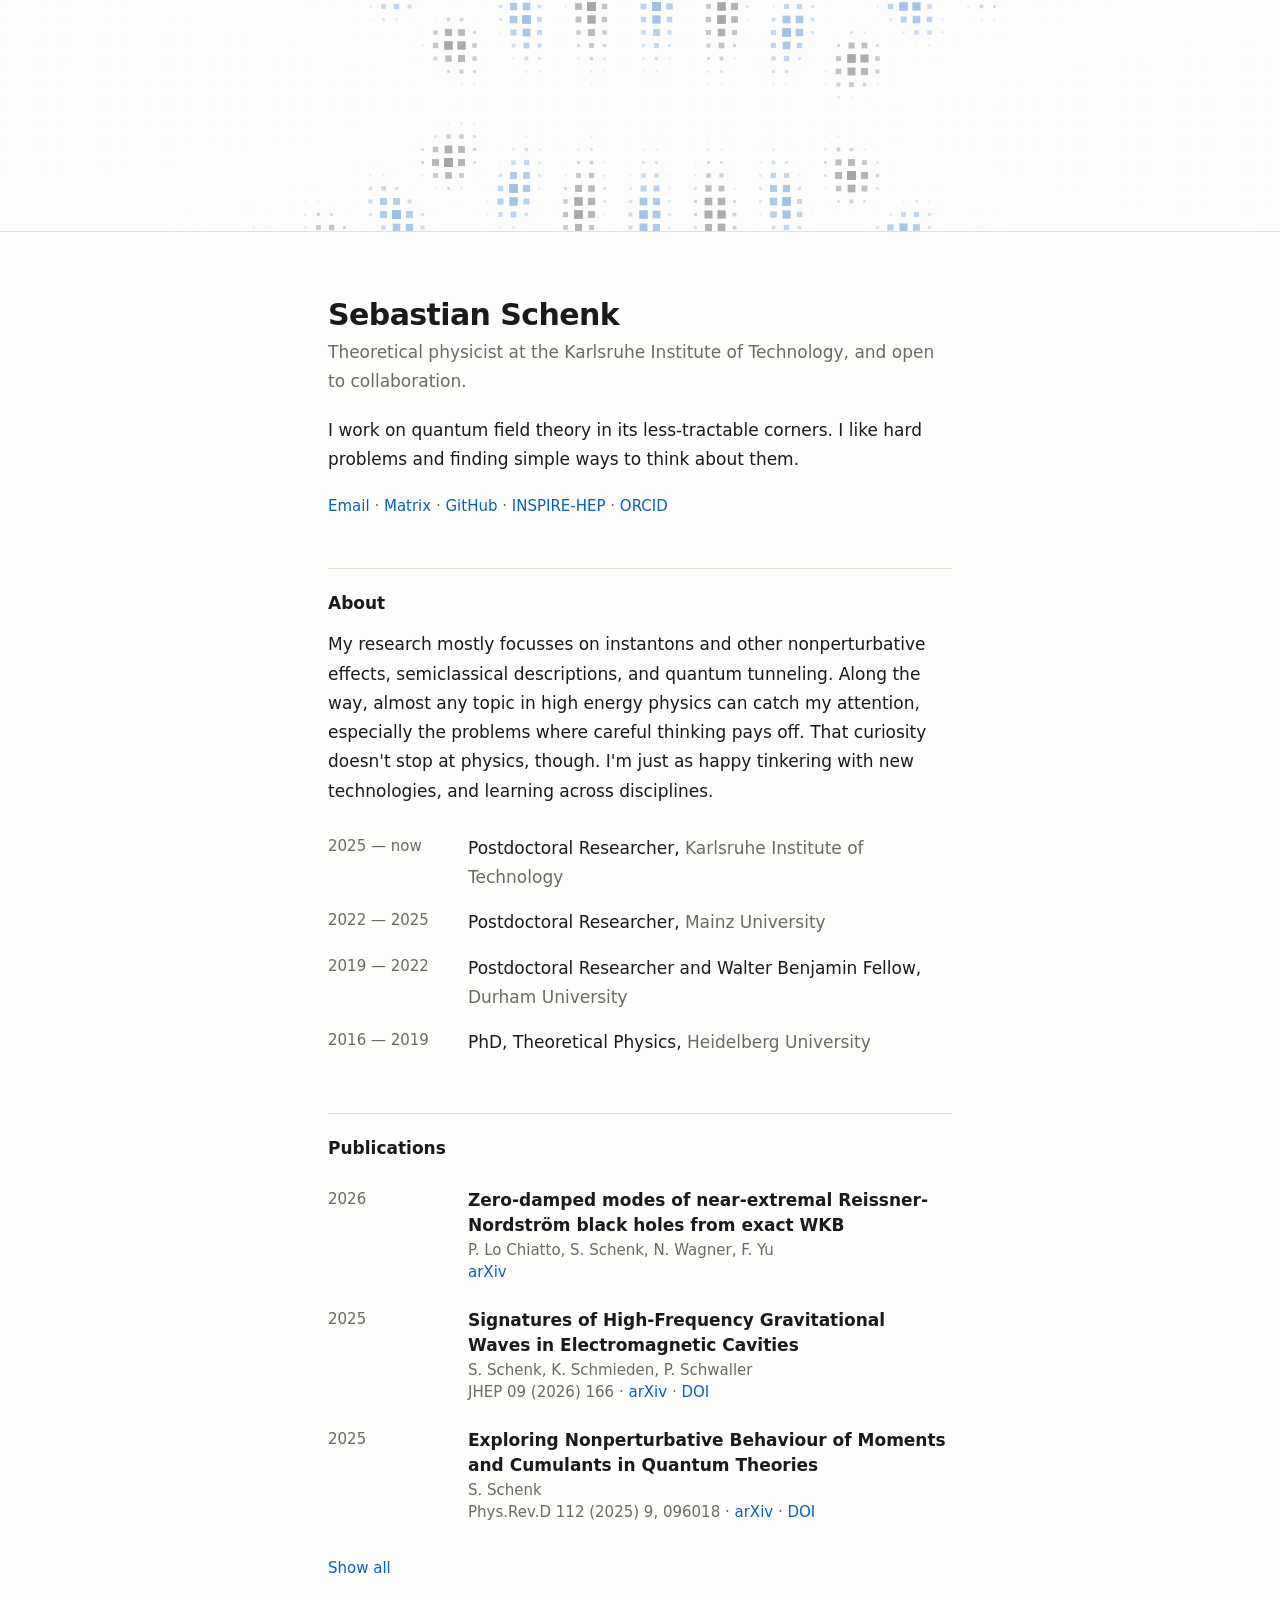
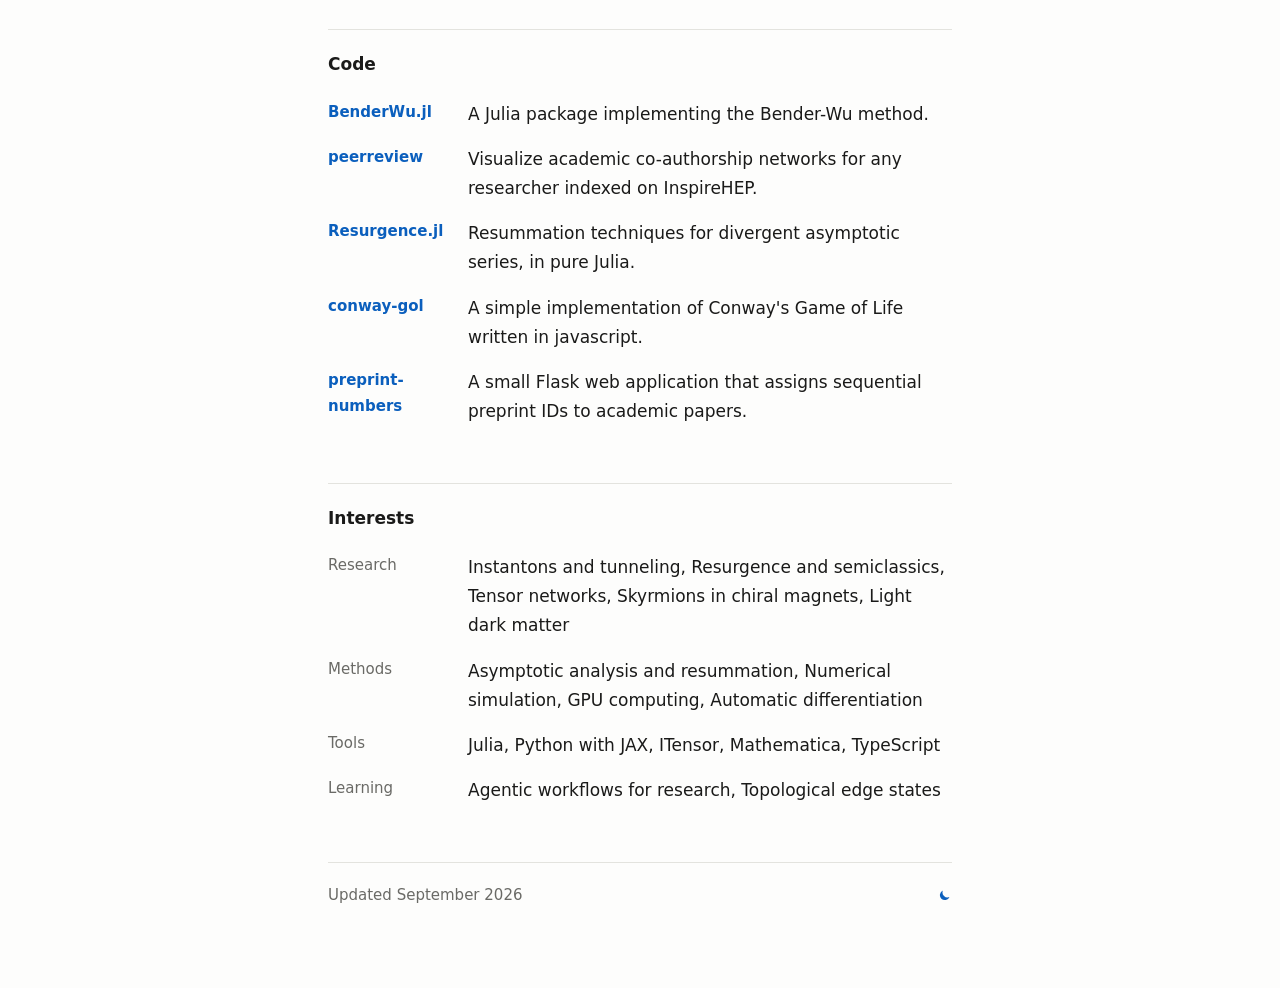
==== index.html @ b68d5116 "Preserve list semantics for Safari screen readers" ====
<!doctype html>
<html lang="en">
  <head>
    <meta charset="utf-8" />
    <meta name="viewport" content="width=device-width, initial-scale=1" />
    <meta
      http-equiv="Content-Security-Policy"
      content="default-src 'self'; script-src 'self'; style-src 'self'; img-src 'self'; font-src 'self'; connect-src 'self'; object-src 'none'; base-uri 'none'; form-action 'none'"
    />
    <title>Sebastian Schenk</title>
    <meta
      name="description"
      content="Personal site of Sebastian Schenk: theoretical physicist and quantum mechanic. Publications, projects, and ways to get in touch."
    />
    <meta name="color-scheme" content="light dark" />
    <meta name="theme-color" content="#fdfdfc" media="(prefers-color-scheme: light)" />
    <meta name="theme-color" content="#131314" media="(prefers-color-scheme: dark)" />

    <link rel="canonical" href="https://schenkse.github.io/" />

    <link rel="icon" type="image/svg+xml" href="src/assets/favicon.svg" />
    <link rel="stylesheet" href="src/css/main.css" />

    <meta property="og:type" content="website" />
    <meta property="og:url" content="https://schenkse.github.io/" />
    <meta property="og:title" content="Sebastian Schenk" />
    <meta
      property="og:description"
      content="Theoretical physicist and quantum mechanic. Publications, projects, contact."
    />
    <meta property="og:image" content="https://schenkse.github.io/src/assets/og-image.png" />
    <meta name="twitter:card" content="summary_large_image" />
    <meta name="twitter:image" content="https://schenkse.github.io/src/assets/og-image.png" />

    <script src="src/js/theme.js"></script>

    <script type="application/ld+json">
      {
        "@context": "https://schema.org",
        "@type": "Person",
        "name": "Sebastian Schenk",
        "jobTitle": "Theoretical physicist",
        "description": "Theoretical physicist and quantum mechanic.",
        "url": "https://schenkse.github.io/",
        "sameAs": [
          "https://github.com/schenkse",
          "https://inspirehep.net/authors/1706735",
          "https://orcid.org/0000-0002-9143-8870"
        ]
      }
    </script>

    <script src="src/js/main.js" defer></script>
  </head>
  <body>
    <div class="band" data-field>
      <canvas class="band__plate" aria-hidden="true"></canvas>
    </div>

    <main id="main" class="page">
      <h1>Sebastian Schenk</h1>
      <p class="lede">
        Theoretical physicist at the Karlsruhe Institute of Technology, and open to collaboration.
      </p>
      <p>
        I work on quantum field theory in its less-tractable corners.
        I like hard problems and finding simple ways to think about them.
      </p>

      <p class="reach">
        <a data-email href="#">Email</a>&nbsp;·
        <a data-matrix href="#">Matrix</a>&nbsp;·
        <a href="https://github.com/schenkse" rel="me noopener">GitHub</a>&nbsp;·
        <a href="https://inspirehep.net/authors/1706735" rel="me noopener">INSPIRE-HEP</a>&nbsp;·
        <a href="https://orcid.org/0000-0002-9143-8870" rel="me noopener">ORCID</a>
      </p>

      <h2 id="about">About</h2>
      <p>
        My research mostly focusses on instantons and other nonperturbative effects, semiclassical descriptions, and quantum tunneling.
        Along the way, almost any topic in high energy physics can catch my attention, especially the problems where careful thinking pays off.
        That curiosity doesn't stop at physics, though.
        I'm just as happy tinkering with new technologies, and learning across disciplines.
      </p>
      <ol class="roles" role="list">
        <li>
          <span class="gutter">2025 — now</span>
          <span>Postdoctoral Researcher, <em>Karlsruhe Institute of Technology</em></span>
        </li>
        <li>
          <span class="gutter">2022 — 2025</span>
          <span>Postdoctoral Researcher, <em>Mainz University</em></span>
        </li>
        <li>
          <span class="gutter">2019 — 2022</span>
          <span>Postdoctoral Researcher and Walter Benjamin Fellow, <em>Durham University</em></span>
        </li>
        <li>
          <span class="gutter">2016 — 2019</span>
          <span>PhD, Theoretical Physics, <em>Heidelberg University</em></span>
        </li>
      </ol>

      <h2 id="publications">Publications</h2>
      <ol class="pubs" role="list" data-pub-list>
        <li class="empty-state">Loading publications…</li>
      </ol>
      <p class="pub-more" hidden>
        <button class="filter" type="button" data-pub-toggle aria-expanded="false">
          Show all
        </button>
      </p>

      <h2 id="code">Code</h2>
      <ul class="repos" role="list" data-project-list>
        <li class="empty-state">Loading projects…</li>
      </ul>

      <h2 id="interests">Interests</h2>
      <ul class="interests" role="list" data-interests>
        <li class="empty-state">Loading interests…</li>
      </ul>

      <footer class="foot">
        <span>Updated <time datetime="2026-09">September 2026</time></span>
        <button
          class="theme-toggle"
          type="button"
          aria-label="Switch to dark theme"
        >
          <svg class="theme-toggle__icon--moon" viewBox="0 0 24 24" width="15" height="15" aria-hidden="true"><path d="M20 14.5A8 8 0 0 1 9.5 4a8 8 0 1 0 10.5 10.5z" fill="currentColor"/></svg>
          <svg class="theme-toggle__icon--sun" viewBox="0 0 24 24" width="15" height="15" aria-hidden="true"><circle cx="12" cy="12" r="4.4" fill="currentColor"/><g stroke="currentColor" stroke-width="1.9" stroke-linecap="round"><path d="M12 2v2.6M12 19.4V22M2 12h2.6M19.4 12H22M4.9 4.9l1.9 1.9M17.2 17.2l1.9 1.9M4.9 19.1l1.9-1.9M17.2 6.8l1.9-1.9"/></g></svg>
        </button>
      </footer>
    </main>
  </body>
</html>
---- src/css/main.css ----
:root {
  --bg: #fdfdfc;
  --text: #1a1a19;
  --muted: #6a6a66;
  --border: #e3e3de;
  --accent: #0b5fbd;

  --font-sans: ui-sans-serif, system-ui, -apple-system, "Segoe UI", Roboto,
    "Helvetica Neue", Arial, sans-serif;

  --measure: 680px;
  --pad-x: 28px;

  --s1: 4px;
  --s2: 8px;
  --s3: 12px;
  --s4: 20px;
  --s5: 32px;
  --s6: 48px;
  --s7: 64px;
  --s8: 80px;
}

html[data-theme="dark"] {
  --bg: #131314;
  --text: #e6e6e3;
  --muted: #92928d;
  --border: #2b2b2c;
  --accent: #7fb0f5;
}

*,
*::before,
*::after {
  box-sizing: border-box;
}

html {
  scroll-behavior: smooth;
}

@media (prefers-reduced-motion: reduce) {
  html {
    scroll-behavior: auto;
  }
  *,
  *::before,
  *::after {
    animation-duration: 0.001ms !important;
    animation-iteration-count: 1 !important;
    transition-duration: 0.001ms !important;
  }
}

body {
  margin: 0;
  background: var(--bg);
  color: var(--text);
  font-family: var(--font-sans);
  font-size: 17px;
  line-height: 1.72;
  -webkit-font-smoothing: antialiased;
  text-rendering: optimizeLegibility;
}

img,
canvas {
  display: block;
  max-width: 100%;
}

a {
  color: var(--accent);
  text-decoration: none;
}

a:hover {
  text-decoration: underline;
}

p:not(.reach) a,
.empty-state a {
  text-decoration: underline;
  text-underline-offset: 0.15em;
}

:focus-visible {
  outline: 2px solid var(--accent);
  outline-offset: 2px;
  border-radius: 2px;
}

.band {
  height: clamp(150px, 26vw, 232px);
  border-bottom: 1px solid var(--border);
}

.band__plate {
  width: 100%;
  height: 100%;
}

.page {
  max-width: var(--measure);
  margin: 0 auto;
  padding: var(--s7) var(--pad-x) var(--s8);
}

h1 {
  font-size: 30px;
  font-weight: 700;
  letter-spacing: -0.02em;
  margin: 0 0 var(--s1);
  line-height: 1.25;
}

.lede {
  color: var(--muted);
  font-size: 17px;
  margin: 0 0 var(--s4);
}

p {
  margin: 0 0 var(--s4);
}

.reach {
  margin: 0 0 var(--s5);
  font-size: 15px;
  color: var(--muted);
}

h2 {
  font-size: inherit;
  font-weight: 700;
  margin: var(--s6) 0 var(--s3);
  padding-top: var(--s4);
  border-top: 1px solid var(--border);
  scroll-margin-top: var(--s3);
}

ul,
ol {
  margin: 0 0 var(--s4);
  padding-left: 0;
  list-style: none;
}

.roles li,
.pubs li,
.repos li,
.interests li {
  display: grid;
  grid-template-columns: 128px 1fr;
  gap: var(--s1) var(--s3);
  padding: var(--s2) 0;
}

.gutter {
  color: var(--muted);
  font-size: 15px;
  font-variant-numeric: tabular-nums;
}

li.empty-state {
  display: block;
  color: var(--muted);
  font-size: 15px;
}

.roles em {
  font-style: normal;
  color: var(--muted);
}

.pub-more {
  font-size: 15px;
}

.filter {
  font: inherit;
  background: none;
  border: 0;
  padding: 0;
  color: var(--accent);
  cursor: pointer;
}

.filter:hover {
  text-decoration: underline;
}

.pubs li {
  padding: var(--s3) 0;
  line-height: 1.5;
}

.pub__title {
  display: block;
  font-weight: 600;
}

.pub__authors,
.pub__meta {
  display: block;
  color: var(--muted);
  font-size: 15px;
}

.repos .gutter {
  font-weight: 600;
}

.foot {
  margin-top: var(--s6);
  padding-top: var(--s4);
  border-top: 1px solid var(--border);
  display: flex;
  flex-wrap: wrap;
  gap: var(--s1) var(--s3);
  font-size: 15px;
  color: var(--muted);
}

.theme-toggle {
  margin-left: auto;
  display: inline-flex;
  align-items: center;
  background: none;
  border: 0;
  padding: 0;
  font: inherit;
  font-size: 15px;
  color: var(--accent);
  cursor: pointer;
}

.theme-toggle:hover {
  color: var(--text);
}

.theme-toggle__icon--sun {
  display: none;
}

html[data-theme="dark"] .theme-toggle__icon--sun {
  display: block;
}

html[data-theme="dark"] .theme-toggle__icon--moon {
  display: none;
}

::view-transition-old(root),
::view-transition-new(root) {
  animation-duration: 160ms;
}

/* The filter morphs entries between views, which needs longer than the theme
   swap; the page beneath them fades at the same pace. */
html[data-vt="pub"]::view-transition-group(*),
html[data-vt="pub"]::view-transition-old(root),
html[data-vt="pub"]::view-transition-new(root) {
  animation-duration: 280ms;
}

@media (prefers-reduced-motion: reduce) {
  ::view-transition-group(*),
  ::view-transition-old(*),
  ::view-transition-new(*) {
    animation: none !important;
  }
}

@media (max-width: 560px) {
  :root {
    --pad-x: 20px;
  }

  body {
    font-size: 16px;
  }

  .page {
    padding: var(--s6) var(--pad-x) var(--s7);
  }

  .roles li,
  .pubs li,
  .repos li,
  .interests li {
    grid-template-columns: 1fr;
  }
}
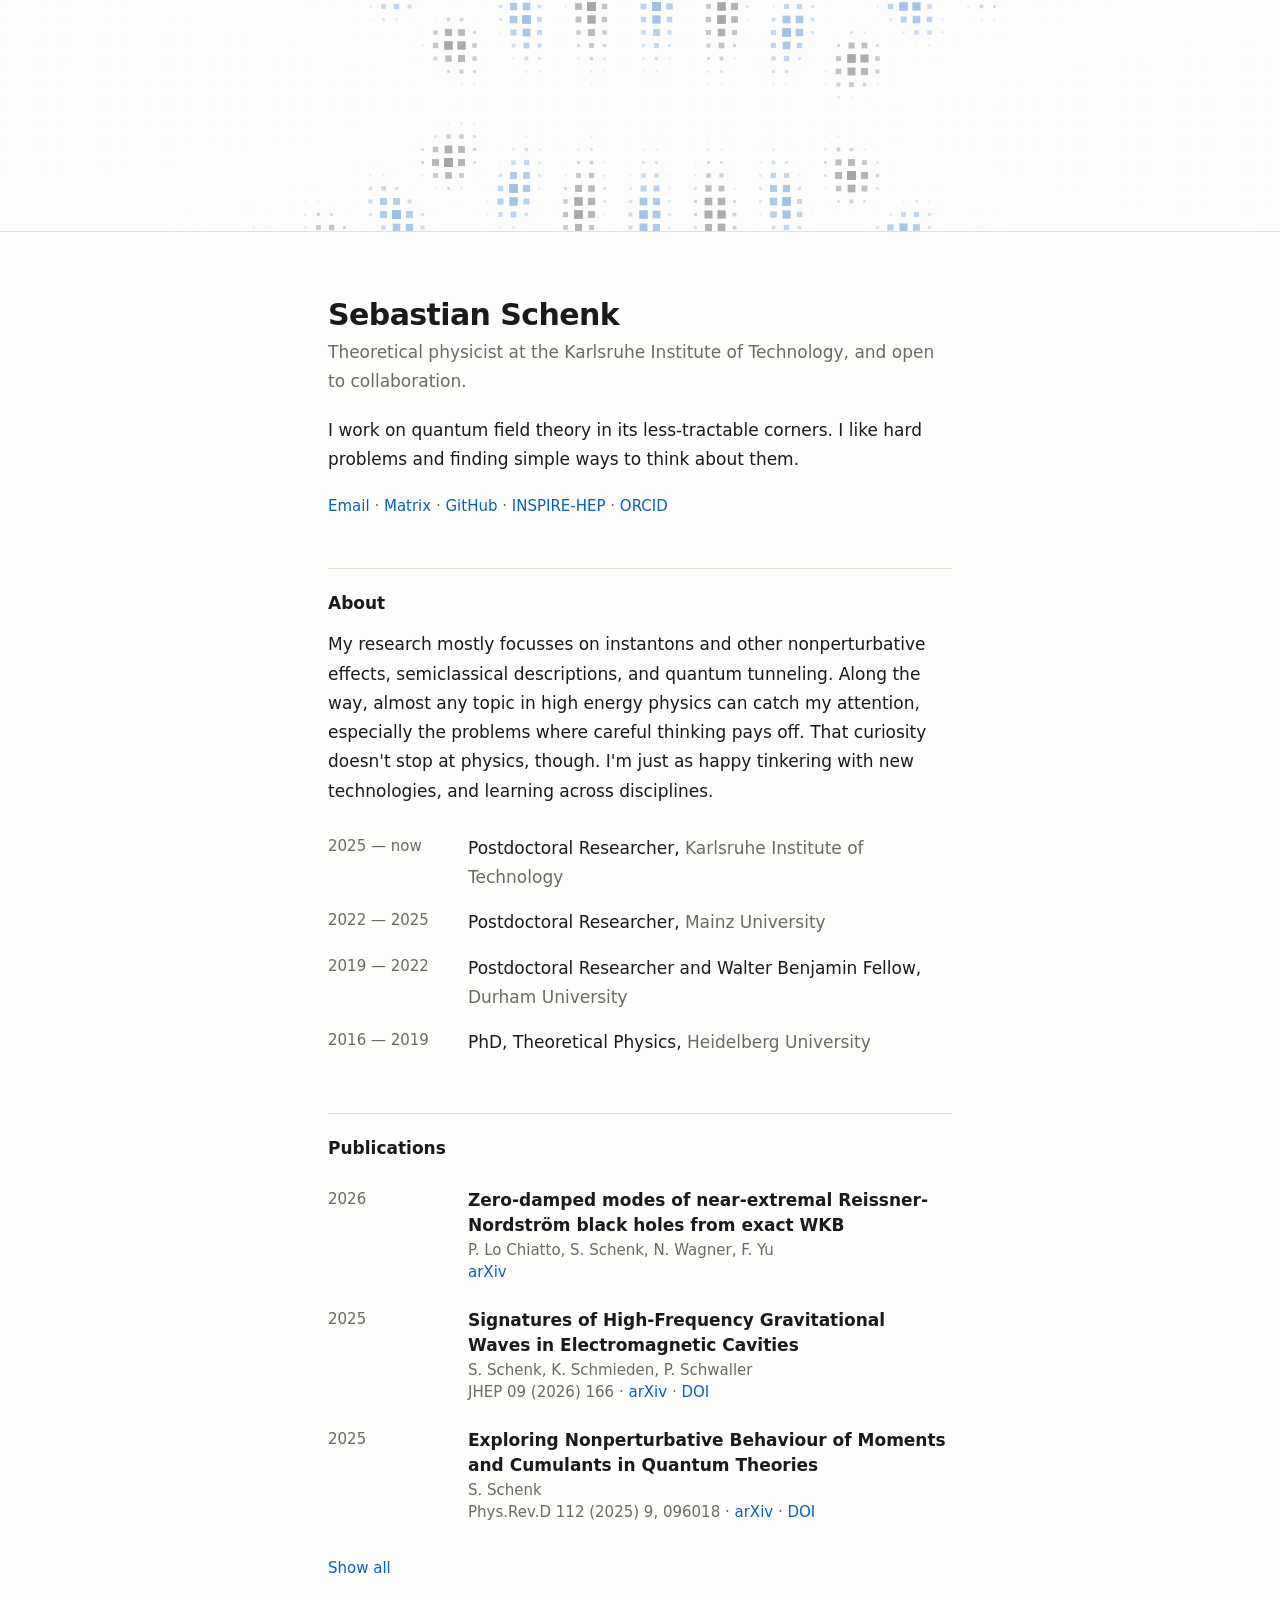
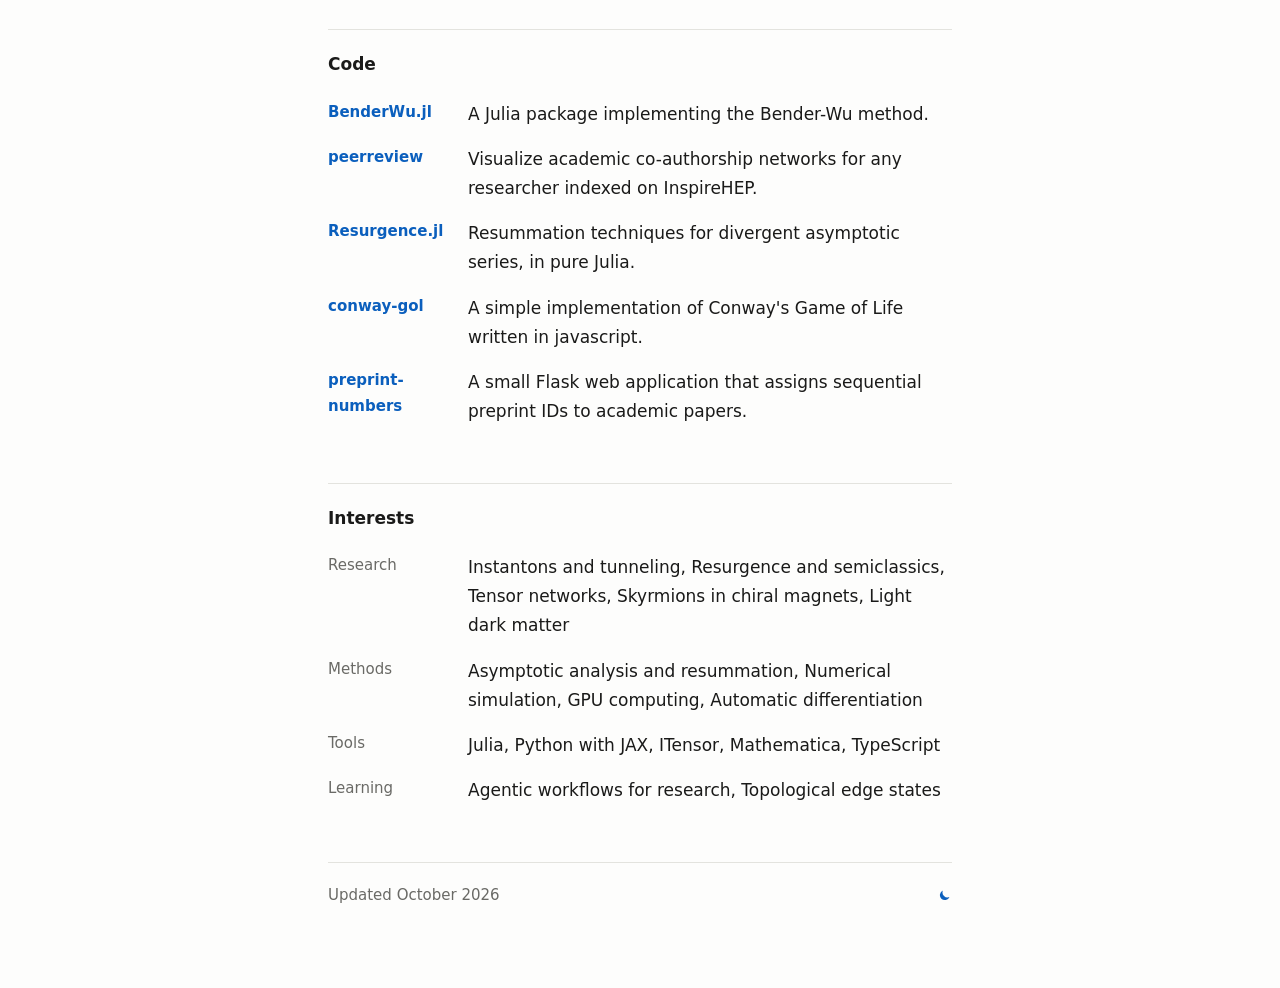
==== commit 9e1686c7: "Reduce loading shifts and provide no-JavaScript fallbacks" ====
--- a/index.html
+++ b/index.html
@@ -102,8 +102,11 @@
       </ol>
 
       <h2 id="publications">Publications</h2>
-      <ol class="pubs" role="list" data-pub-list>
-        <li class="empty-state">Loading publications…</li>
+      <ol class="pubs" role="list" data-pub-list data-loading>
+        <li class="empty-state">
+          <span class="loading-message">Loading publications…</span>
+          <noscript><a href="https://inspirehep.net/authors/1706735">View publications on INSPIRE-HEP.</a></noscript>
+        </li>
       </ol>
       <p class="pub-more" hidden>
         <button class="filter" type="button" data-pub-toggle aria-expanded="false">
@@ -112,17 +115,23 @@
       </p>
 
       <h2 id="code">Code</h2>
-      <ul class="repos" role="list" data-project-list>
-        <li class="empty-state">Loading projects…</li>
+      <ul class="repos" role="list" data-project-list data-loading>
+        <li class="empty-state">
+          <span class="loading-message">Loading projects…</span>
+          <noscript><a href="https://github.com/schenkse">View projects on GitHub.</a></noscript>
+        </li>
       </ul>
 
       <h2 id="interests">Interests</h2>
-      <ul class="interests" role="list" data-interests>
-        <li class="empty-state">Loading interests…</li>
+      <ul class="interests" role="list" data-interests data-loading>
+        <li class="empty-state">
+          <span class="loading-message">Loading interests…</span>
+          <noscript>Enable JavaScript to view interests.</noscript>
+        </li>
       </ul>
 
       <footer class="foot">
-        <span>Updated <time datetime="2026-09">September 2026</time></span>
+        <span>Updated <time datetime="2026-10">October 2026</time></span>
         <button
           class="theme-toggle"
           type="button"
--- a/src/css/main.css
+++ b/src/css/main.css
@@ -168,6 +168,27 @@
   font-size: 15px;
 }
 
+.loading-message {
+  display: none;
+}
+
+html[data-theme] .loading-message {
+  display: inline;
+}
+
+/* Approximate the initial lists while JSON loads; loaded and failed lists size naturally. */
+html[data-theme] .pubs[data-loading] {
+  min-height: 24em;
+}
+
+html[data-theme] .repos[data-loading] {
+  min-height: 20em;
+}
+
+html[data-theme] .interests[data-loading] {
+  min-height: 14em;
+}
+
 .roles em {
   font-style: normal;
   color: var(--muted);
@@ -224,7 +245,7 @@
 
 .theme-toggle {
   margin-left: auto;
-  display: inline-flex;
+  display: none;
   align-items: center;
   background: none;
   border: 0;
@@ -233,6 +254,10 @@
   font-size: 15px;
   color: var(--accent);
   cursor: pointer;
+}
+
+html[data-theme] .theme-toggle {
+  display: inline-flex;
 }
 
 .theme-toggle:hover {
@@ -291,4 +316,16 @@
   .interests li {
     grid-template-columns: 1fr;
   }
-}
+
+  html[data-theme] .pubs[data-loading] {
+    min-height: 33em;
+  }
+
+  html[data-theme] .repos[data-loading] {
+    min-height: 32em;
+  }
+
+  html[data-theme] .interests[data-loading] {
+    min-height: 29em;
+  }
+}
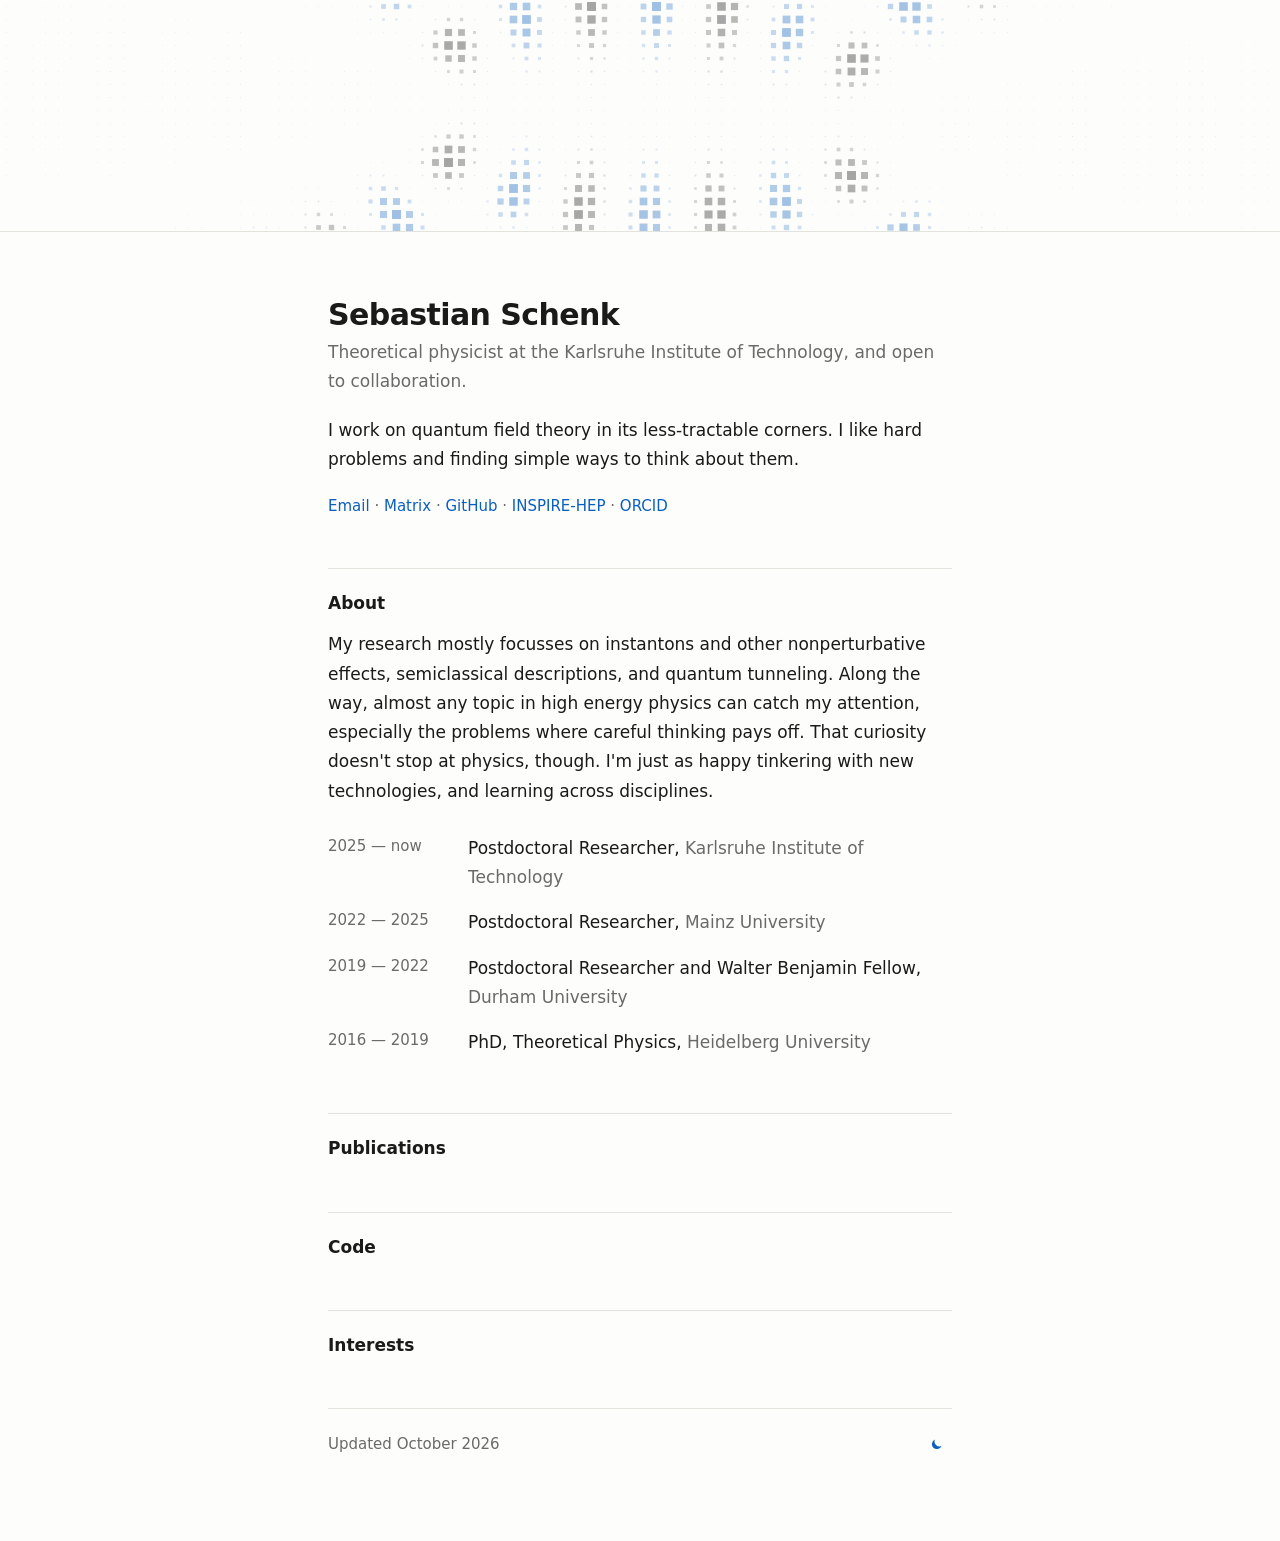
==== commit 2e92bb62: "Render content lists at deploy time Publications, projects and interests are rendered from src/data/" ====
--- a/index.html
+++ b/index.html
@@ -5,7 +5,7 @@
     <meta name="viewport" content="width=device-width, initial-scale=1" />
     <meta
       http-equiv="Content-Security-Policy"
-      content="default-src 'self'; script-src 'self'; style-src 'self'; img-src 'self'; font-src 'self'; connect-src 'self'; object-src 'none'; base-uri 'none'; form-action 'none'"
+      content="default-src 'self'; script-src 'self'; style-src 'self'; img-src 'self'; font-src 'self'; connect-src 'none'; object-src 'none'; base-uri 'none'; form-action 'none'"
     />
     <title>Sebastian Schenk</title>
     <meta
@@ -13,8 +13,7 @@
       content="Personal site of Sebastian Schenk: theoretical physicist and quantum mechanic. Publications, projects, and ways to get in touch."
     />
     <meta name="color-scheme" content="light dark" />
-    <meta name="theme-color" content="#fdfdfc" media="(prefers-color-scheme: light)" />
-    <meta name="theme-color" content="#131314" media="(prefers-color-scheme: dark)" />
+    <meta name="theme-color" content="#fdfdfc" />
 
     <link rel="canonical" href="https://schenkse.github.io/" />
 
@@ -102,32 +101,16 @@
       </ol>
 
       <h2 id="publications">Publications</h2>
-      <ol class="pubs" role="list" data-pub-list data-loading>
-        <li class="empty-state">
-          <span class="loading-message">Loading publications…</span>
-          <noscript><a href="https://inspirehep.net/authors/1706735">View publications on INSPIRE-HEP.</a></noscript>
-        </li>
-      </ol>
-      <p class="pub-more" hidden>
-        <button class="filter" type="button" data-pub-toggle aria-expanded="false">
-          Show all
-        </button>
-      </p>
+      <!-- build:publications -->
 
       <h2 id="code">Code</h2>
-      <ul class="repos" role="list" data-project-list data-loading>
-        <li class="empty-state">
-          <span class="loading-message">Loading projects…</span>
-          <noscript><a href="https://github.com/schenkse">View projects on GitHub.</a></noscript>
-        </li>
+      <ul class="repos" role="list">
+        <!-- build:projects -->
       </ul>
 
       <h2 id="interests">Interests</h2>
-      <ul class="interests" role="list" data-interests data-loading>
-        <li class="empty-state">
-          <span class="loading-message">Loading interests…</span>
-          <noscript>Enable JavaScript to view interests.</noscript>
-        </li>
+      <ul class="interests" role="list">
+        <!-- build:interests -->
       </ul>
 
       <footer class="foot">
--- a/src/css/main.css
+++ b/src/css/main.css
@@ -1,4 +1,5 @@
 :root {
+  color-scheme: light;
   --bg: #fdfdfc;
   --text: #1a1a19;
   --muted: #6a6a66;
@@ -22,6 +23,7 @@
 }
 
 html[data-theme="dark"] {
+  color-scheme: dark;
   --bg: #131314;
   --text: #e6e6e3;
   --muted: #92928d;
@@ -78,8 +80,7 @@
   text-decoration: underline;
 }
 
-p:not(.reach) a,
-.empty-state a {
+p:not(.reach) a {
   text-decoration: underline;
   text-underline-offset: 0.15em;
 }
@@ -162,53 +163,30 @@
   font-variant-numeric: tabular-nums;
 }
 
-li.empty-state {
-  display: block;
-  color: var(--muted);
-  font-size: 15px;
-}
-
-.loading-message {
-  display: none;
-}
-
-html[data-theme] .loading-message {
-  display: inline;
-}
-
-/* Approximate the initial lists while JSON loads; loaded and failed lists size naturally. */
-html[data-theme] .pubs[data-loading] {
-  min-height: 24em;
-}
-
-html[data-theme] .repos[data-loading] {
-  min-height: 20em;
-}
-
-html[data-theme] .interests[data-loading] {
-  min-height: 14em;
-}
-
 .roles em {
   font-style: normal;
   color: var(--muted);
 }
 
-.pub-more {
-  font-size: 15px;
-}
-
-.filter {
-  font: inherit;
-  background: none;
-  border: 0;
-  padding: 0;
+.pub-more summary {
+  width: fit-content;
+  font-size: 15px;
   color: var(--accent);
   cursor: pointer;
-}
-
-.filter:hover {
+  list-style: none;
+}
+
+.pub-more summary::-webkit-details-marker {
+  display: none;
+}
+
+.pub-more summary:hover {
   text-decoration: underline;
+}
+
+.pub-more[open] .when-closed,
+.pub-more:not([open]) .when-open {
+  display: none;
 }
 
 .pubs li {
@@ -238,6 +216,7 @@
   border-top: 1px solid var(--border);
   display: flex;
   flex-wrap: wrap;
+  align-items: center;
   gap: var(--s1) var(--s3);
   font-size: 15px;
   color: var(--muted);
@@ -247,9 +226,12 @@
   margin-left: auto;
   display: none;
   align-items: center;
+  justify-content: center;
+  min-width: 32px;
+  min-height: 32px;
   background: none;
   border: 0;
-  padding: 0;
+  padding: 8px;
   font: inherit;
   font-size: 15px;
   color: var(--accent);
@@ -279,14 +261,6 @@
 ::view-transition-old(root),
 ::view-transition-new(root) {
   animation-duration: 160ms;
-}
-
-/* The filter morphs entries between views, which needs longer than the theme
-   swap; the page beneath them fades at the same pace. */
-html[data-vt="pub"]::view-transition-group(*),
-html[data-vt="pub"]::view-transition-old(root),
-html[data-vt="pub"]::view-transition-new(root) {
-  animation-duration: 280ms;
 }
 
 @media (prefers-reduced-motion: reduce) {
@@ -316,16 +290,4 @@
   .interests li {
     grid-template-columns: 1fr;
   }
-
-  html[data-theme] .pubs[data-loading] {
-    min-height: 33em;
-  }
-
-  html[data-theme] .repos[data-loading] {
-    min-height: 32em;
-  }
-
-  html[data-theme] .interests[data-loading] {
-    min-height: 29em;
-  }
-}
+}
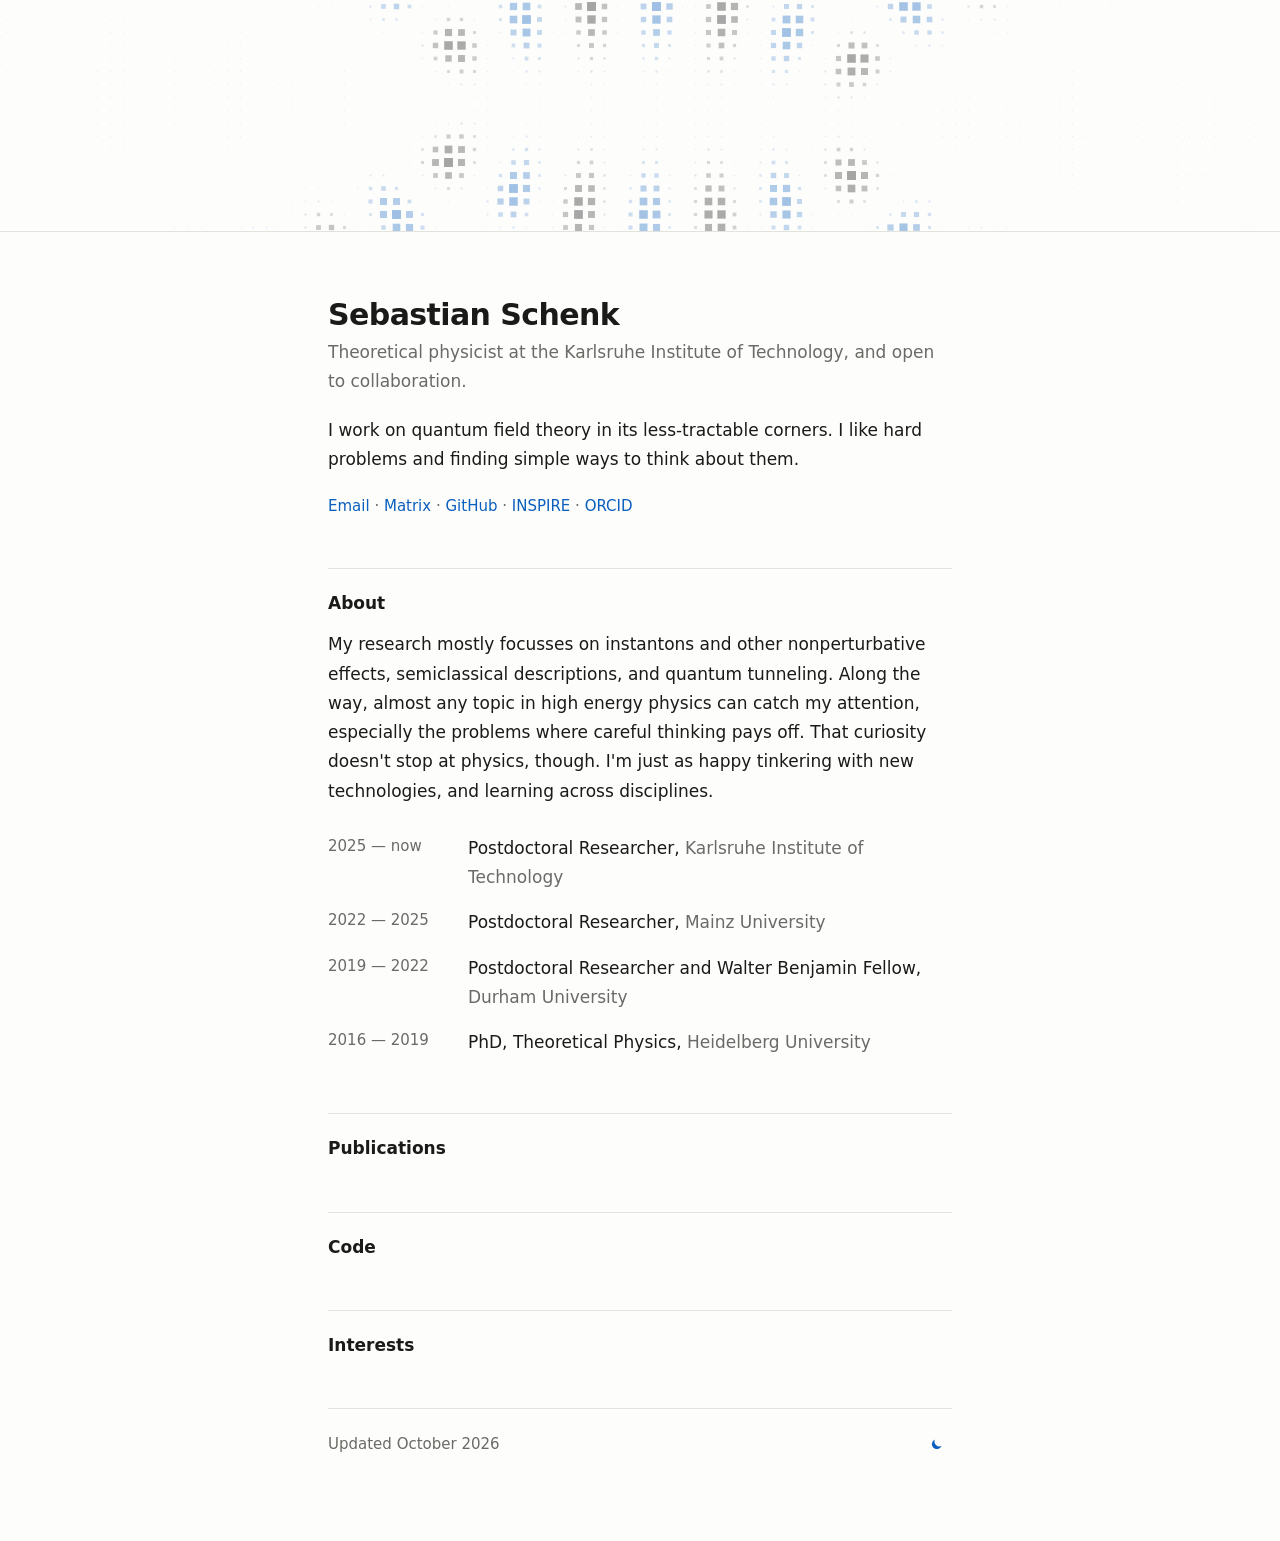
==== commit fa40c845: "Use the official INSPIRE spelling and consistent citation punctuation The site spelled INSPIRE three" ====
--- a/index.html
+++ b/index.html
@@ -13,7 +13,8 @@
       content="Personal site of Sebastian Schenk: theoretical physicist and quantum mechanic. Publications, projects, and ways to get in touch."
     />
     <meta name="color-scheme" content="light dark" />
-    <meta name="theme-color" content="#fdfdfc" />
+    <meta name="theme-color" content="#fdfdfc" media="(prefers-color-scheme: light)" />
+    <meta name="theme-color" content="#131314" media="(prefers-color-scheme: dark)" />
 
     <link rel="canonical" href="https://schenkse.github.io/" />
 
@@ -69,9 +70,9 @@
       <p class="reach">
         <a data-email href="#">Email</a>&nbsp;·
         <a data-matrix href="#">Matrix</a>&nbsp;·
-        <a href="https://github.com/schenkse" rel="me noopener">GitHub</a>&nbsp;·
-        <a href="https://inspirehep.net/authors/1706735" rel="me noopener">INSPIRE-HEP</a>&nbsp;·
-        <a href="https://orcid.org/0000-0002-9143-8870" rel="me noopener">ORCID</a>
+        <a href="https://github.com/schenkse" rel="me">GitHub</a>&nbsp;·
+        <a href="https://inspirehep.net/authors/1706735" rel="me">INSPIRE</a>&nbsp;·
+        <a href="https://orcid.org/0000-0002-9143-8870" rel="me">ORCID</a>
       </p>
 
       <h2 id="about">About</h2>
@@ -117,6 +118,7 @@
         <span>Updated <time datetime="2026-10">October 2026</time></span>
         <button
           class="theme-toggle"
+          hidden
           type="button"
           aria-label="Switch to dark theme"
         >
--- a/src/css/main.css
+++ b/src/css/main.css
@@ -5,6 +5,8 @@
   --muted: #6a6a66;
   --border: #e3e3de;
   --accent: #0b5fbd;
+  --icon-moon: block;
+  --icon-sun: none;
 
   --font-sans: ui-sans-serif, system-ui, -apple-system, "Segoe UI", Roboto,
     "Helvetica Neue", Arial, sans-serif;
@@ -22,13 +24,29 @@
   --s8: 80px;
 }
 
-html[data-theme="dark"] {
+:root[data-theme="dark"] {
   color-scheme: dark;
   --bg: #131314;
   --text: #e6e6e3;
   --muted: #92928d;
   --border: #2b2b2c;
   --accent: #7fb0f5;
+  --icon-moon: none;
+  --icon-sun: block;
+}
+
+/* Follow the OS unless the switch stored a light override. */
+@media (prefers-color-scheme: dark) {
+  :root:not([data-theme="light"]) {
+    color-scheme: dark;
+    --bg: #131314;
+    --text: #e6e6e3;
+    --muted: #92928d;
+    --border: #2b2b2c;
+    --accent: #7fb0f5;
+    --icon-moon: none;
+    --icon-sun: block;
+  }
 }
 
 *,
@@ -44,13 +62,6 @@
 @media (prefers-reduced-motion: reduce) {
   html {
     scroll-behavior: auto;
-  }
-  *,
-  *::before,
-  *::after {
-    animation-duration: 0.001ms !important;
-    animation-iteration-count: 1 !important;
-    transition-duration: 0.001ms !important;
   }
 }
 
@@ -224,7 +235,7 @@
 
 .theme-toggle {
   margin-left: auto;
-  display: none;
+  display: inline-flex;
   align-items: center;
   justify-content: center;
   min-width: 32px;
@@ -238,24 +249,21 @@
   cursor: pointer;
 }
 
-html[data-theme] .theme-toggle {
-  display: inline-flex;
+/* Hidden until main.js has wired the click handler. */
+.theme-toggle[hidden] {
+  display: none;
 }
 
 .theme-toggle:hover {
   color: var(--text);
 }
 
+.theme-toggle__icon--moon {
+  display: var(--icon-moon);
+}
+
 .theme-toggle__icon--sun {
-  display: none;
-}
-
-html[data-theme="dark"] .theme-toggle__icon--sun {
-  display: block;
-}
-
-html[data-theme="dark"] .theme-toggle__icon--moon {
-  display: none;
+  display: var(--icon-sun);
 }
 
 ::view-transition-old(root),
